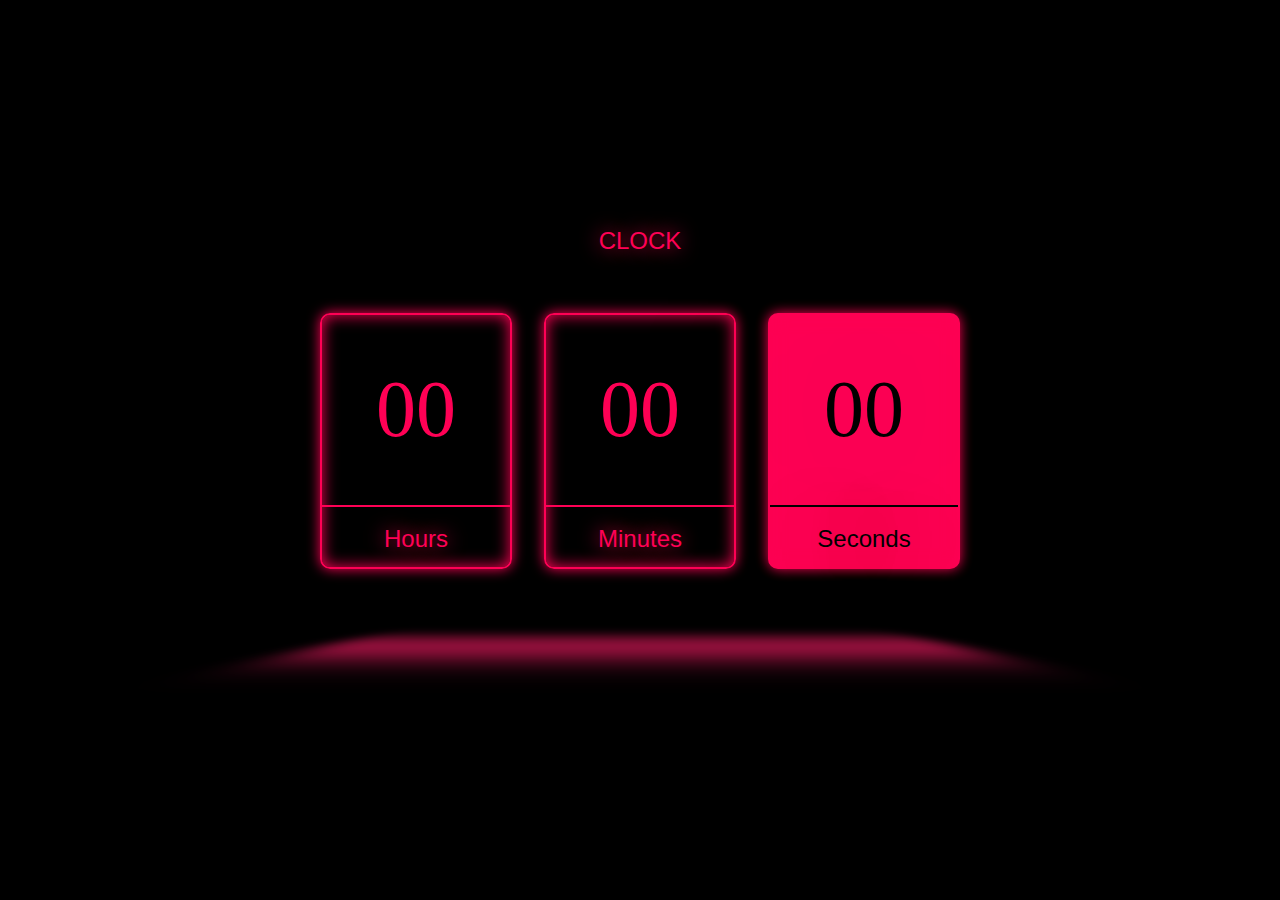
==== index.html @ b39e9609 "new commit" ====
<!DOCTYPE html>
<html lang="en">
<head>
    <meta charset="UTF-8">
    <meta http-equiv="X-UA-Compatible" content="IE=edge">
    <meta name="viewport" content="width=device-width, initial-scale=1.0">
    <title>CLOCK</title>
    <link rel="stylesheet" href="style.css">
</head>
<body>
    <div class="holder">
        <div class="header">
            <h1 >CLOCK</h1>
        </div>
        
    <div class="cards">
        <div class="card">
            <div class="hours">
                <span>00</span>
            </div>
            <div class="text">
                <h1>Hours</h1>
            </div>
           </div>
           <div class="card">
               <div class="minutes">
                   <span>00</span>
               </div>
               <div  class="text">
                   <h1>Minutes</h1>
               </div>
           </div>
           <div class=" sec card ">
               <div class="seconds">
                   <span>00</span>
               </div>
               <div  class="sectext text">
                   <h1>Seconds</h1>
               </div>
           </div>
    </div>
        <div class="shadow">

        </div>
    </div>
    <script>
        function clock(){

        
        var hours=document.querySelector(".hours>span")
        var minutess=document.querySelector(".minutes>span")
        var secondss=document.querySelector(".seconds>span")
        var h=new Date().getHours();
        if(h==0){
 h=12;
        }
        if(h>12){
            h-=12;
        }
        var m=new Date().getMinutes();
        var s=new Date().getSeconds();
        hours.innerHTML=h;
        minutess.innerHTML=m;
        secondss.innerHTML=s
        }
        var interval=setInterval(clock,1000)
    </script>
</body>
</html>
---- style.css ----
* {
  padding: 0;
  margin: 0;
  box-sizing: border-box;
}
body {
  background-color: rgb(0, 0, 0);
  background-image: radial-Gradient(rgb(5, 4, 104), rgb(55, 10, 161));
}
.header {
  font-family: Roboto;
  height: 30px;
  display: flex;
  align-items: center;
  font-size: 1em;
  color: rgb(255, 0, 85);
  margin-bottom: 10px;
}
.holder {
  height: 90vw;
  width: 97vw;
  position: absolute;
  top: 50%;
  left: 50%;
  transform: translate(-50%, -50%);
  display: flex;
  justify-content: space-between;
  align-items: center;
  flex-direction: column;
}
.sec {
  background-color: rgb(255, 0, 85);
  color: black;
  box-shadow: inset 0 0 1em black, 0 0 0.4em rgb(255, 0, 85);
}
.btn {
  height: 30px;
  width: 100px;
  border: 2px solid rgb(255, 0, 85);
  text-align: center;
  color: rgb(255, 0, 85);
  display: flex;
  align-items: center;
  justify-content: center;
}
.btn:hover {
  background-color: rgb(255, 0, 85);
  color: black;
}
.btn-active {
  background-color: rgb(255, 0, 85);
  color: black;
  pointer-events: none;
}

.seconds {
  border-bottom: 2px solid black;
}

.cards {
  display: flex;
  width: 97vw;
  justify-content: space-between;
  margin-bottom: 5px;
}
.card {
  width: 30vw;
  height: 50vw;
  border-radius: 10px;
  border: 2px solid rgb(255, 0, 85);
  /*background-color: white;*/
  color: rgb(255, 0, 85);
  text-align: center;
  box-shadow: inset 0 0 1em rgb(255, 0, 85), 0 0 0.4em rgb(255, 0, 85);
}
.seconds > span,
.sectext {
  color: black;
  text-shadow: 0 0 5em black;
}
.sectext > h1 {
  text-shadow: 0 0 5em black;
  font-weight: 50px;
}

.shadow {
  height: 6vh;
  width: 95vw;

  bottom: 0;
  background-color: rgb(168, 18, 68);
  transform: perspective(4em) rotateX(38deg) scale(1, 0.5);

  filter: blur(1.3em);
}
.hours,
.minutes,
.seconds {
  height: 40vw;
  display: flex;
  align-items: center;
  justify-content: center;
  border-bottom: 2px solid rgb(255, 0, 85);
}
.text {
  height: 5vw;
  display: flex;
  align-items: center;
  justify-content: center;
}
span {
  display: flex;
  align-items: center;
  font-size: 5em;
}
h1 {
  font-size: 1.5em;
  font-family: -apple-system, BlinkMacSystemFont, "Segoe UI", Roboto, Oxygen,
    Ubuntu, Cantarell, "Open Sans", "Helvetica Neue", sans-serif;
  font-weight: 50;
  text-shadow: 0 0 0.8em rgb(255, 0, 85);
}
.btns {
  width: 97vw;
  display: flex;
  justify-content: space-evenly;
  align-items: center;
}

@media (min-width: 800px) {
  .holder {
    max-width: 100vw;
    height: 35vw;
  }
  .cards {
    width: 50vw;
  }
  .card {
    height: 20vw;
    width: 15vw;
    box-shadow: inset 0 0 1em rgb(255, 0, 85), 0 0 0.8em rgb(255, 0, 85);
  }
  .shadow {
    width: 50vw;
    bottom: -0px;
  }
  .holder {
    width: 50vw;
  }
  .hours,
  .minutes,
  .seconds {
    height: 15vw;
    display: flex;
    align-items: center;
    justify-content: center;
    border-bottom: 2px solid rgb(255, 0, 85);
  }
  .seconds {
    border-bottom: 2px solid black;
  }
  .btns {
    width: 50vw;
    display: flex;
    justify-content: space-evenly;
    align-items: center;
  }
  .btn-active {
    background-color: rgb(255, 0, 85);
    color: black;
    pointer-events: none;
  }
}
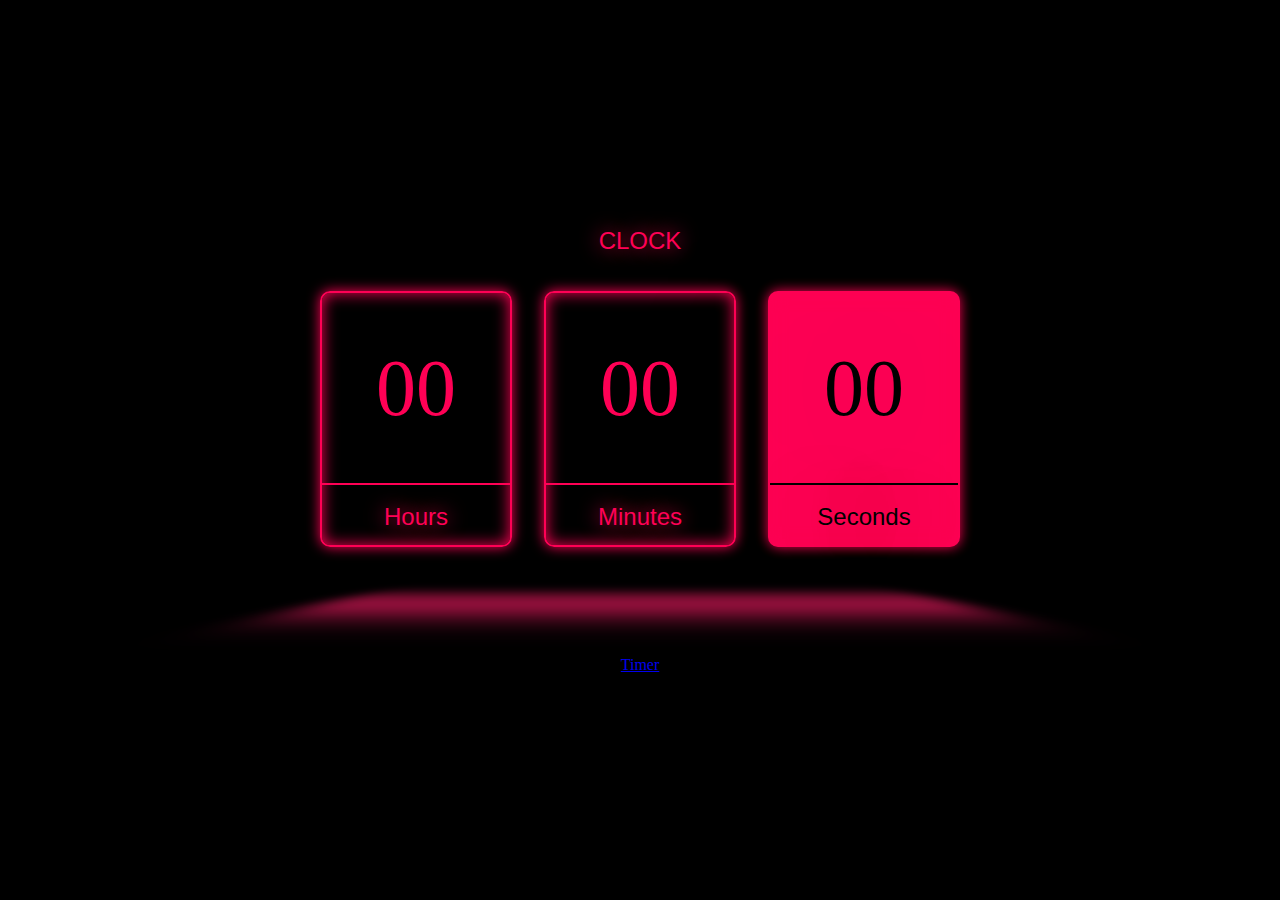
==== commit ff0510e3: "Update index.html" ====
--- a/index.html
+++ b/index.html
@@ -42,6 +42,9 @@
         <div class="shadow">
 
         </div>
+        <div class="button">
+           <a href="./new.html">Timer</a>
+        </div>
     </div>
     <script>
         function clock(){
@@ -66,4 +69,4 @@
         var interval=setInterval(clock,1000)
     </script>
 </body>
-</html>+</html>
